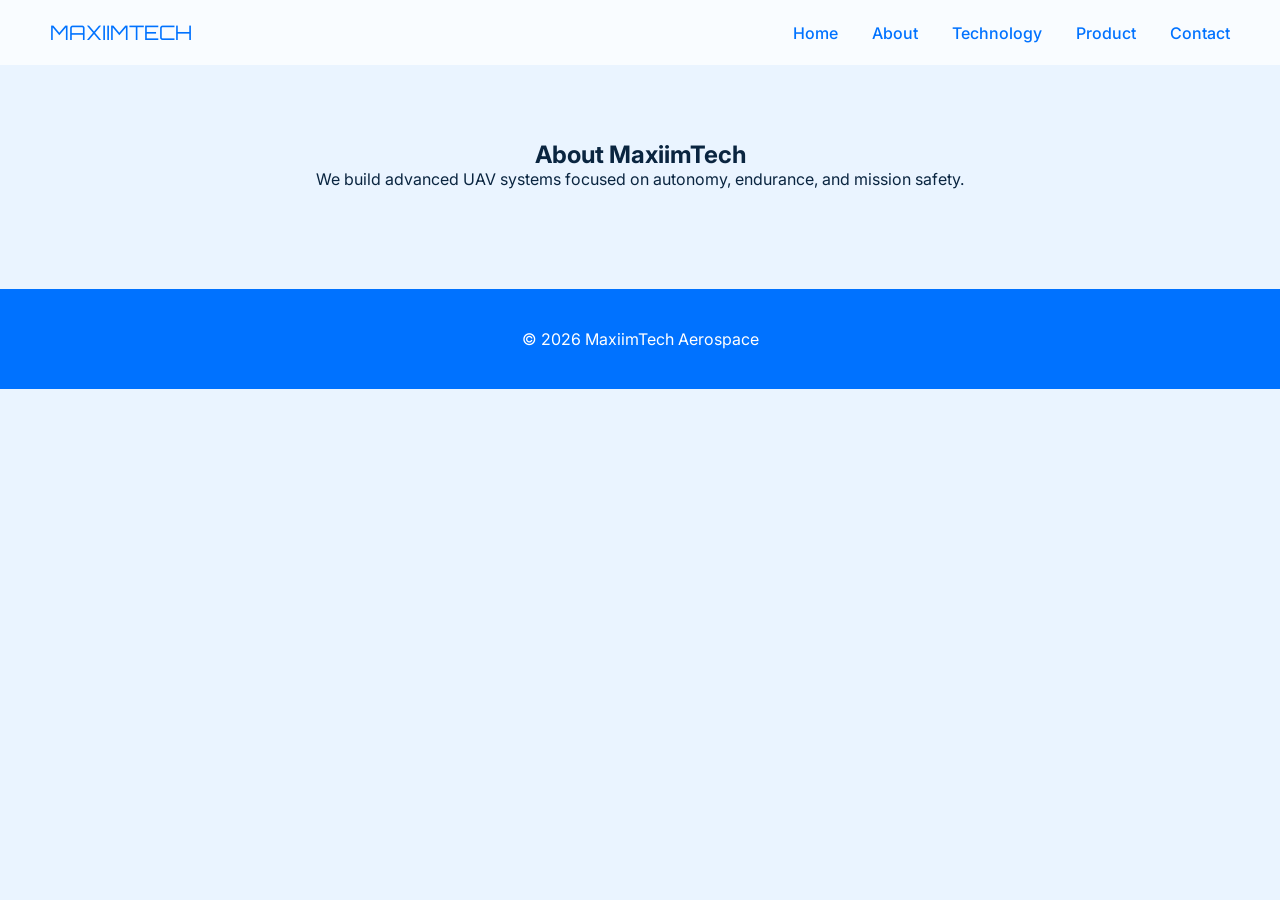
==== about.html @ 32907b5e "Merge pull request #6 from Sidzeppelin95/codex/restore-previous-task-list-fokny5 Revamp site templat" ====
<!DOCTYPE html>
<html lang="en">
<head>
<meta charset="UTF-8">
<meta name="viewport" content="width=device-width, initial-scale=1.0">
<meta name="description" content="Learn about MaxiimTech Aerospace.">
<title>About | MaxiimTech Aerospace</title>
<link href="https://fonts.googleapis.com/css2?family=Orbitron:wght@500&family=Inter:wght@300;400;600&display=swap" rel="stylesheet">
<link rel="stylesheet" href="style.css?v=4">
</head>
<body>
<header>
  <div class="logo">MAXIIMTECH</div>
  <nav>
    <a href="index.html">Home</a>
    <a href="about.html">About</a>
    <a href="technology.html">Technology</a>
    <a href="product.html">Product</a>
    <a href="contact.html">Contact</a>
  </nav>
</header>

<section class="section" style="padding-top: 140px;">
  <h1>About MaxiimTech</h1>
  <p>We build advanced UAV systems focused on autonomy, endurance, and mission safety.</p>
</section>

<footer>
  © 2026 MaxiimTech Aerospace
</footer>
</body>
</html>
---- style.css ----
/* RESET */
*{
  margin:0;
  padding:0;
  box-sizing:border-box;
}

body{
  font-family:'Inter',sans-serif;
  background:#eaf4ff;
  color:#0a2540;
  overflow-x:hidden;
}

/* HEADER */
header{
  display:flex;
  justify-content:space-between;
  align-items:center;
  padding:20px 50px;
  background:rgba(255,255,255,0.7);
  backdrop-filter:blur(12px);
  position:fixed;
  width:100%;
  z-index:100;
}

.logo{
  font-family:'Orbitron',sans-serif;
  color:#0072ff;
  font-size:20px;
}

nav a{
  margin-left:30px;
  text-decoration:none;
  color:#0072ff;
  font-weight:500;
}

nav a:hover{
  color:#0044aa;
}

/* HERO */
.hero{
  height:100vh;
  display:flex;
  justify-content:center;
  align-items:center;
  text-align:center;
  padding:20px;
}

.hero h1{
  font-size:60px;
  font-family:'Orbitron';
}

.hero p{
  margin-top:15px;
  font-size:18px;
  color:#2c4a6b;
}

/* BUTTON */
.btn{
  margin-top:25px;
  padding:14px 30px;
  border:none;
  border-radius:10px;
  background:linear-gradient(45deg,#00c6ff,#0072ff);
  color:white;
  font-weight:600;
  cursor:pointer;
  box-shadow:0 10px 25px rgba(0,114,255,0.3);
  transition:0.3s;
}

.btn:hover{
  transform:translateY(-3px);
}

/* SECTION */
.section{
  padding:100px 60px;
  text-align:center;
}

/* GRID */
.grid{
  display:grid;
  grid-template-columns:repeat(auto-fit,minmax(250px,1fr));
  gap:25px;
  margin-top:40px;
}

/* CARD */
.card{
  padding:30px;
  border-radius:16px;
  background:white;
  box-shadow:0 10px 30px rgba(0,0,0,0.08);
  transition:0.3s;
}

.card:hover{
  transform:translateY(-8px);
}



/* DROPDOWN CARDS */
.dropdown-card{
  width:100%;
  text-align:left;
}

.dropdown-card summary{
  list-style:none;
  cursor:pointer;
  font-weight:600;
}

.dropdown-card summary::-webkit-details-marker{
  display:none;
}

.dropdown-card summary::after{
  content:"▾";
  float:right;
  color:#0072ff;
}

.dropdown-card[open] summary::after{
  content:"▴";
}

.dropdown-card p{
  margin-top:10px;
  color:#2c4a6b;
  line-height:1.5;
}

.product-dropdown{
  max-width:700px;
  margin:0 auto;
}
/* PRODUCT */
.product{
  padding:50px;
  background:white;
  border-radius:20px;
  max-width:700px;
  margin:auto;
  box-shadow:0 10px 40px rgba(0,0,0,0.1);
}

/* METRICS */
.metrics{
  display:flex;
  justify-content:center;
  flex-wrap:wrap;
  gap:40px;
  margin-top:40px;
}

.metric{
  font-size:26px;
  color:#0072ff;
}

/* FOOTER */
footer{
  padding:40px;
  text-align:center;
  background:#0072ff;
  color:white;
}

/* SCROLL */
.fade{
  opacity:0;
  transform:translateY(40px);
  transition:1s;
}

.show{
  opacity:1;
  transform:translateY(0);
}

/* MOBILE */
@media(max-width:768px){
  .hero h1{font-size:36px}
  .section{padding:60px 20px}
}

/* ========================= */
/* CHATBOT FINAL */
/* ========================= */

/* FLOATING LABEL */
#mx-label{
  position:fixed;
  bottom:95px;
  right:20px;
  background:#0072ff;
  color:#fff;
  padding:6px 12px;
  border-radius:8px;
  font-weight:700;
  font-size:13px;
  box-shadow:0 5px 15px rgba(0,0,0,0.2);
  cursor:pointer;
  z-index:9999999;
}

/* ICON */
#mx-icon{
  position:fixed;
  bottom:20px;
  right:20px;
  width:65px;
  height:65px;
  background:linear-gradient(45deg,#00c6ff,#0072ff);
  border-radius:50%;
  display:flex;
  align-items:center;
  justify-content:center;
  font-size:28px;
  color:white;
  cursor:pointer;
  z-index:9999999;
  box-shadow:0 10px 30px rgba(0,0,0,0.4);
  transition:0.3s;
}

#mx-icon:hover{
  transform:scale(1.1);
}

/* PANEL */
#mx-panel{
  position:fixed;
  bottom:90px;
  right:20px;
  width:340px;
  height:460px;
  background:white;
  display:none;
  flex-direction:column;
  border-radius:16px;
  overflow:hidden;
  box-shadow:0 20px 60px rgba(0,0,0,0.4);
  z-index:9999999;
  opacity:0;
  transform:translateY(20px) scale(0.95);
  transition:all 0.25s ease;
}

#mx-panel.active{
  display:flex;
  opacity:1;
  transform:translateY(0) scale(1);
}

/* HEADER */
#mx-header{
  background:linear-gradient(135deg,#0072ff,#00c6ff);
  color:white;
  padding:14px;
  display:flex;
  justify-content:space-between;
  font-weight:700;
}

/* MESSAGES */
#mx-messages{
  flex:1;
  padding:12px;
  overflow-y:auto;
  background:#f4f9ff;
  color:#002244;
  font-weight:500;
}

/* BUBBLES */
.mx-bot{
  background:#e3f2ff;
  padding:10px;
  border-radius:12px;
  margin:6px 0;
  max-width:80%;
}

.mx-user{
  background:#0072ff;
  color:white;
  padding:10px;
  border-radius:12px;
  margin:6px 0;
  margin-left:auto;
  max-width:80%;
}

/* INPUT BAR */
#mx-input-wrap{
  display:flex;
  border-top:1px solid #ddd;
}

#mx-input{
  flex:1;
  padding:10px;
  border:none;
  outline:none;
  font-size:14px;
}

#mx-send{
  background:#0072ff;
  color:white;
  border:none;
  padding:10px 14px;
  cursor:pointer;
}

/* ========================= */
/* FORM (FIXED + MATCHES JS) */
/* ========================= */

.mx-form{
  display:flex;
  flex-direction:column;
  gap:10px;
  margin-top:10px;
}

/* 🔥 IMPORTANT: matches JS class */
.mx-field{
  width:100%;
  padding:12px;
  border-radius:10px;
  border:2px solid transparent;
  outline:none;
  font-size:14px;
  background:white;

  background-image:
    linear-gradient(white, white),
    linear-gradient(45deg,#00c6ff,#0072ff);

  background-origin:border-box;
  background-clip:padding-box, border-box;

  transition:0.3s;
}

.mx-field:focus{
  box-shadow:0 0 8px rgba(0,114,255,0.4);
}

/* BUTTON */
.mx-submit{
  width:100%;
  padding:12px;
  border:none;
  border-radius:10px;
  background:linear-gradient(45deg,#00c6ff,#0072ff);
  color:white;
  font-weight:600;
  cursor:pointer;
  transition:0.3s;
}

.mx-submit:hover{
  transform:scale(1.03);
}

/* MOBILE */
@media(max-width:768px){
  #mx-panel{
    width:90vw;
    height:70vh;
    right:5vw;
  }
}
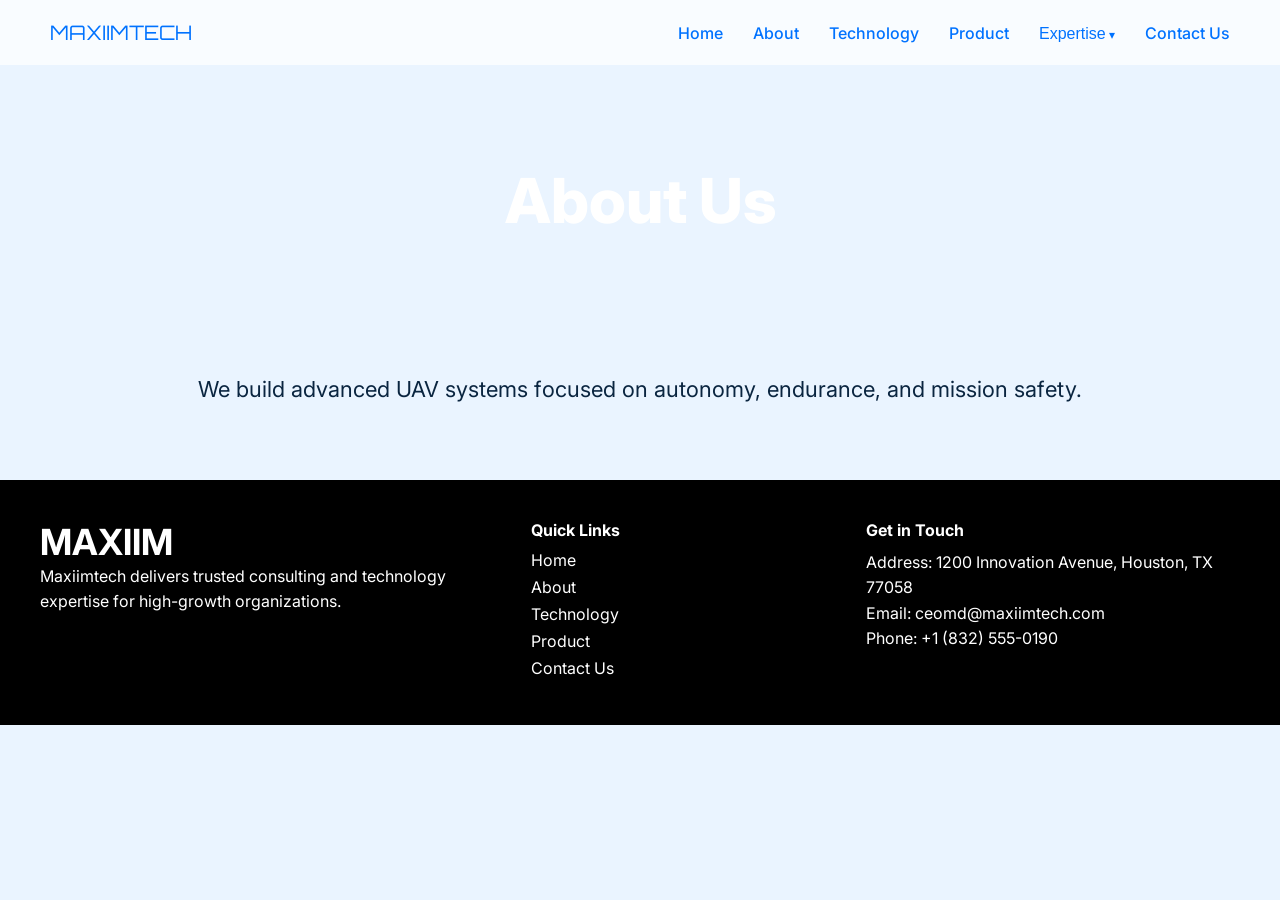
==== commit 3f1b7ba8: "Set global footer background to black across all pages" ====
--- a/about.html
+++ b/about.html
@@ -6,9 +6,15 @@
 <meta name="description" content="Learn about MaxiimTech Aerospace.">
 <title>About | MaxiimTech Aerospace</title>
 <link href="https://fonts.googleapis.com/css2?family=Orbitron:wght@500&family=Inter:wght@300;400;600&display=swap" rel="stylesheet">
-<link rel="stylesheet" href="style.css?v=4">
+<link rel="stylesheet" href="style.css?v=6">
 </head>
 <body>
+<div class="bg-slideshow" aria-hidden="true">
+  <div class="slide"></div>
+  <div class="slide"></div>
+  <div class="slide"></div>
+  <div class="slide"></div>
+</div>
 <header>
   <div class="logo">MAXIIMTECH</div>
   <nav>
@@ -16,17 +22,47 @@
     <a href="about.html">About</a>
     <a href="technology.html">Technology</a>
     <a href="product.html">Product</a>
-    <a href="contact.html">Contact</a>
+    <div class="dropdown">
+      <button class="dropdown-toggle" type="button">Expertise</button>
+      <div class="dropdown-menu">
+        <a href="business-development.html">Business Development</a>
+        <a href="strategic-planning.html">Strategic Planning</a>
+        <a href="aviation-aerospace.html">Aviation &amp; Aerospace</a>
+        <a href="process-optimisation.html">Process Optimisation</a>
+        <a href="facilities-management.html">Facilities Management</a>
+        <a href="hr-management.html">HR Management</a>
+      </div>
+    </div>
+    <a href="contact.html">Contact Us</a>
   </nav>
 </header>
 
-<section class="section" style="padding-top: 140px;">
-  <h1>About MaxiimTech</h1>
+<section class="page-hero">About Us</section>
+<section class="page-content">
   <p>We build advanced UAV systems focused on autonomy, endurance, and mission safety.</p>
 </section>
 
-<footer>
-  © 2026 MaxiimTech Aerospace
+<footer class="site-footer">
+  <div class="footer-grid">
+    <div class="footer-brand">
+      <strong>MAXIIM</strong>
+      <p>Maxiimtech delivers trusted consulting and technology expertise for high-growth organizations.</p>
+    </div>
+    <div class="footer-links">
+      <h4>Quick Links</h4>
+      <a href="index.html">Home</a>
+      <a href="about.html">About</a>
+      <a href="technology.html">Technology</a>
+      <a href="product.html">Product</a>
+      <a href="contact.html">Contact Us</a>
+    </div>
+    <div class="footer-contact">
+      <h4>Get in Touch</h4>
+      <p>Address: 1200 Innovation Avenue, Houston, TX 77058</p>
+      <p>Email: ceomd@maxiimtech.com</p>
+      <p>Phone: +1 (832) 555-0190</p>
+    </div>
+  </div>
 </footer>
 </body>
 </html>
--- a/style.css
+++ b/style.css
@@ -10,6 +10,42 @@
   background:#eaf4ff;
   color:#0a2540;
   overflow-x:hidden;
+  position:relative;
+}
+
+/* LOOPING BACKGROUND */
+.bg-slideshow{
+  position:fixed;
+  inset:0;
+  z-index:-2;
+  overflow:hidden;
+}
+
+.bg-slideshow .slide{
+  position:absolute;
+  inset:0;
+  background-size:cover;
+  background-position:center;
+  opacity:0;
+  animation:fadeSlides 24s linear infinite;
+}
+
+.bg-slideshow .slide::after{
+  content:"";
+  position:absolute;
+  inset:0;
+  background:rgba(10,37,64,0.42);
+}
+
+.bg-slideshow .slide:nth-child(1){background-image:url('image.png');animation-delay:0s;}
+.bg-slideshow .slide:nth-child(2){background-image:url('image1.png');animation-delay:6s;}
+.bg-slideshow .slide:nth-child(3){background-image:url('image2.png');animation-delay:12s;}
+.bg-slideshow .slide:nth-child(4){background-image:url('image3.png');animation-delay:18s;}
+
+@keyframes fadeSlides{
+  0%{opacity:0}
+  8%,25%{opacity:1}
+  33%,100%{opacity:0}
 }
 
 /* HEADER */
@@ -31,15 +67,64 @@
   font-size:20px;
 }
 
-nav a{
+nav{
+  display:flex;
+  align-items:center;
+}
+
+nav a,
+.dropdown-toggle{
   margin-left:30px;
   text-decoration:none;
   color:#0072ff;
   font-weight:500;
-}
-
-nav a:hover{
+  background:none;
+  border:none;
+  cursor:pointer;
+  font-size:16px;
+}
+
+nav a:hover,
+.dropdown:hover .dropdown-toggle,
+.dropdown:focus-within .dropdown-toggle{
   color:#0044aa;
+}
+
+.dropdown{
+  position:relative;
+}
+
+.dropdown-toggle::after{
+  content:" ▾";
+  font-size:12px;
+}
+
+.dropdown-menu{
+  position:absolute;
+  top:140%;
+  left:20px;
+  min-width:240px;
+  background:#ffffff;
+  border-radius:12px;
+  box-shadow:0 10px 30px rgba(0,0,0,0.15);
+  display:none;
+  padding:8px;
+}
+
+.dropdown-menu a{
+  margin:0;
+  display:block;
+  padding:9px 10px;
+  border-radius:8px;
+}
+
+.dropdown-menu a:hover{
+  background:#eaf4ff;
+}
+
+.dropdown:hover .dropdown-menu,
+.dropdown:focus-within .dropdown-menu{
+  display:block;
 }
 
 /* HERO */
@@ -55,12 +140,40 @@
 .hero h1{
   font-size:60px;
   font-family:'Orbitron';
+  color:#fff;
 }
 
 .hero p{
   margin-top:15px;
   font-size:18px;
-  color:#2c4a6b;
+  color:#d7ebff;
+}
+
+/* INTERIOR PAGE HERO */
+.page-hero{
+  height:300px;
+  display:flex;
+  justify-content:center;
+  align-items:center;
+  text-align:center;
+  padding:120px 20px 20px;
+  font-size:62px;
+  font-weight:800;
+  color:#fff;
+}
+
+.page-content{
+  padding:70px 60px;
+  background:rgba(234,244,255,0.93);
+}
+
+.page-content p{
+  max-width:900px;
+  margin:0 auto;
+  line-height:1.8;
+  font-size:22px;
+  text-align:justify;
+  text-align-last:center;
 }
 
 /* BUTTON */
@@ -85,6 +198,7 @@
 .section{
   padding:100px 60px;
   text-align:center;
+  background:rgba(234,244,255,0.93);
 }
 
 /* GRID */
@@ -108,8 +222,6 @@
   transform:translateY(-8px);
 }
 
-
-
 /* DROPDOWN CARDS */
 .dropdown-card{
   width:100%;
@@ -146,6 +258,7 @@
   max-width:700px;
   margin:0 auto;
 }
+
 /* PRODUCT */
 .product{
   padding:50px;
@@ -171,11 +284,40 @@
 }
 
 /* FOOTER */
-footer{
+.site-footer{
+  background:#000;
+  color:white;
   padding:40px;
-  text-align:center;
-  background:#0072ff;
-  color:white;
+}
+
+.footer-grid{
+  max-width:1200px;
+  margin:0 auto;
+  display:grid;
+  grid-template-columns:1.5fr 1fr 1.2fr;
+  gap:24px;
+}
+
+.footer-brand strong{
+  font-size:36px;
+  display:block;
+}
+
+.footer-brand p,
+.footer-contact p{
+  line-height:1.6;
+}
+
+.footer-links h4,
+.footer-contact h4{
+  margin-bottom:10px;
+}
+
+.footer-links a{
+  color:white;
+  text-decoration:none;
+  display:block;
+  margin-bottom:7px;
 }
 
 /* SCROLL */
@@ -191,9 +333,17 @@
 }
 
 /* MOBILE */
+@media(max-width:900px){
+  .footer-grid{grid-template-columns:1fr;}
+}
+
 @media(max-width:768px){
   .hero h1{font-size:36px}
   .section{padding:60px 20px}
+  .page-hero{font-size:42px;height:260px;}
+  .page-content{padding:50px 20px;}
+  nav a,
+  .dropdown-toggle{margin-left:14px;font-size:14px;}
 }
 
 /* ========================= */
@@ -326,39 +476,31 @@
   cursor:pointer;
 }
 
-/* ========================= */
-/* FORM (FIXED + MATCHES JS) */
-/* ========================= */
-
+/* FORM */
 .mx-form{
   display:flex;
   flex-direction:column;
   gap:10px;
   margin-top:10px;
-}
-
-/* 🔥 IMPORTANT: matches JS class */
-.mx-field{
+  padding:10px;
+  border-radius:12px;
+  background:linear-gradient(#fff,#fff) padding-box, linear-gradient(45deg,#00c6ff,#0072ff) border-box;
+  border:2px solid transparent;
+}
+
+.mx-form .mx-input{
   width:100%;
   padding:12px;
   border-radius:10px;
-  border:2px solid transparent;
+  border:1px solid #d0e5ff;
   outline:none;
   font-size:14px;
-  background:white;
-
-  background-image:
-    linear-gradient(white, white),
-    linear-gradient(45deg,#00c6ff,#0072ff);
-
-  background-origin:border-box;
-  background-clip:padding-box, border-box;
-
-  transition:0.3s;
-}
-
-.mx-field:focus{
-  box-shadow:0 0 8px rgba(0,114,255,0.4);
+  font-family:inherit;
+  resize:vertical;
+}
+
+.mx-form .mx-input:focus{
+  box-shadow:0 0 8px rgba(0,114,255,0.3);
 }
 
 /* BUTTON */
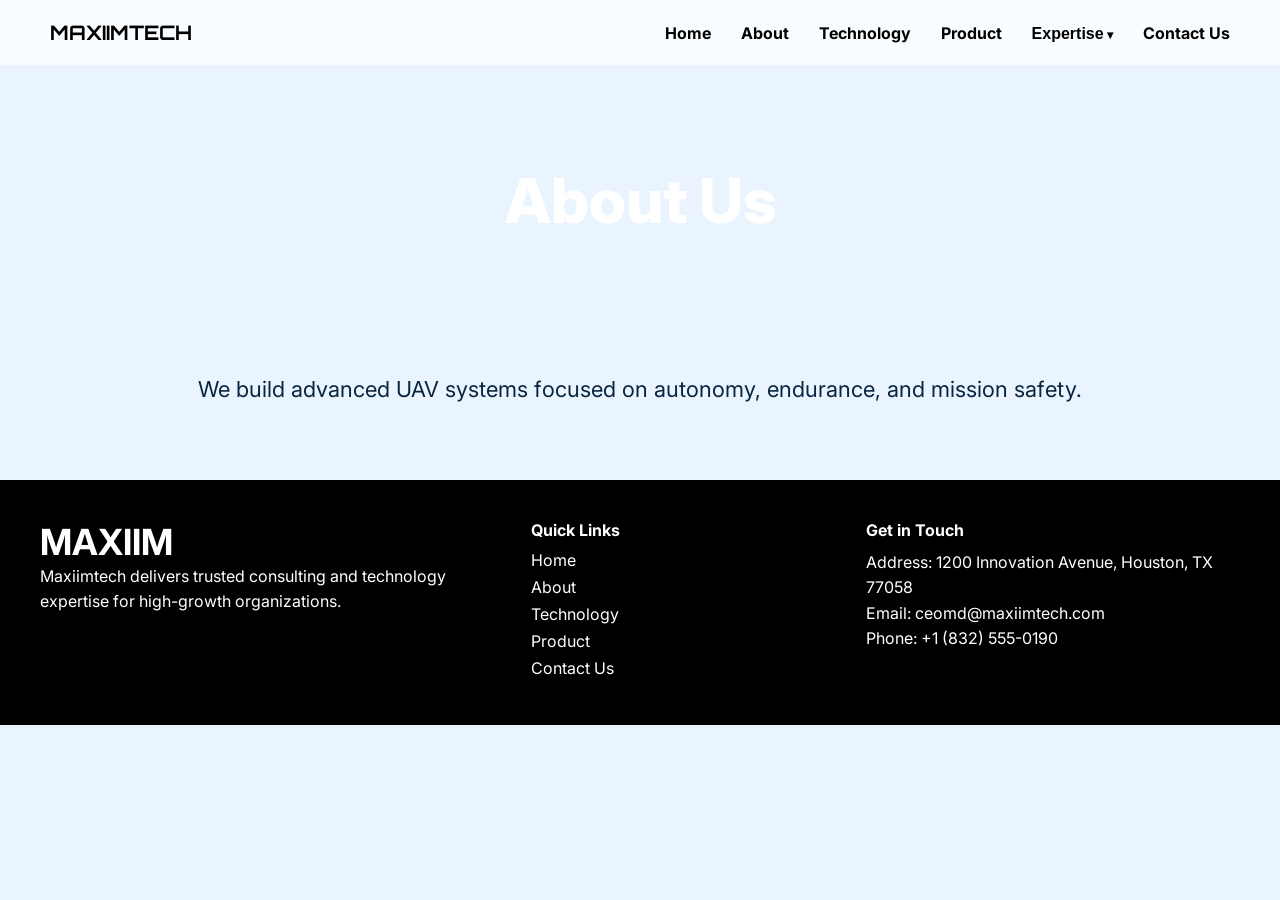
==== commit 2d247d16: "Implement full dropdown a11y support, reduced-motion fallback, and shared slideshow markup" ====
--- a/about.html
+++ b/about.html
@@ -6,63 +6,17 @@
 <meta name="description" content="Learn about MaxiimTech Aerospace.">
 <title>About | MaxiimTech Aerospace</title>
 <link href="https://fonts.googleapis.com/css2?family=Orbitron:wght@500&family=Inter:wght@300;400;600&display=swap" rel="stylesheet">
-<link rel="stylesheet" href="style.css?v=6">
+<link rel="stylesheet" href="style.css?v=7">
 </head>
 <body>
-<div class="bg-slideshow" aria-hidden="true">
-  <div class="slide"></div>
-  <div class="slide"></div>
-  <div class="slide"></div>
-  <div class="slide"></div>
-</div>
-<header>
-  <div class="logo">MAXIIMTECH</div>
-  <nav>
-    <a href="index.html">Home</a>
-    <a href="about.html">About</a>
-    <a href="technology.html">Technology</a>
-    <a href="product.html">Product</a>
-    <div class="dropdown">
-      <button class="dropdown-toggle" type="button">Expertise</button>
-      <div class="dropdown-menu">
-        <a href="business-development.html">Business Development</a>
-        <a href="strategic-planning.html">Strategic Planning</a>
-        <a href="aviation-aerospace.html">Aviation &amp; Aerospace</a>
-        <a href="process-optimisation.html">Process Optimisation</a>
-        <a href="facilities-management.html">Facilities Management</a>
-        <a href="hr-management.html">HR Management</a>
-      </div>
-    </div>
-    <a href="contact.html">Contact Us</a>
-  </nav>
-</header>
-
+<div id="site-header"></div>
 <section class="page-hero">About Us</section>
 <section class="page-content">
   <p>We build advanced UAV systems focused on autonomy, endurance, and mission safety.</p>
 </section>
 
-<footer class="site-footer">
-  <div class="footer-grid">
-    <div class="footer-brand">
-      <strong>MAXIIM</strong>
-      <p>Maxiimtech delivers trusted consulting and technology expertise for high-growth organizations.</p>
-    </div>
-    <div class="footer-links">
-      <h4>Quick Links</h4>
-      <a href="index.html">Home</a>
-      <a href="about.html">About</a>
-      <a href="technology.html">Technology</a>
-      <a href="product.html">Product</a>
-      <a href="contact.html">Contact Us</a>
-    </div>
-    <div class="footer-contact">
-      <h4>Get in Touch</h4>
-      <p>Address: 1200 Innovation Avenue, Houston, TX 77058</p>
-      <p>Email: ceomd@maxiimtech.com</p>
-      <p>Phone: +1 (832) 555-0190</p>
-    </div>
-  </div>
-</footer>
+<div id="site-footer"></div>
+<script src="components.js?v=1"></script>
+<script src="script.js?v=4"></script>
 </body>
 </html>
--- a/style.css
+++ b/style.css
@@ -46,6 +46,17 @@
   0%{opacity:0}
   8%,25%{opacity:1}
   33%,100%{opacity:0}
+}
+
+@media (prefers-reduced-motion: reduce){
+  .bg-slideshow .slide{
+    animation:none;
+    opacity:0;
+  }
+
+  .bg-slideshow .slide:first-child{
+    opacity:1;
+  }
 }
 
 /* HEADER */
@@ -63,21 +74,24 @@
 
 .logo{
   font-family:'Orbitron',sans-serif;
-  color:#0072ff;
+  color:#000;
   font-size:20px;
+  font-weight:700;
 }
 
 nav{
   display:flex;
   align-items:center;
+  flex-wrap:wrap;
+  row-gap:10px;
 }
 
 nav a,
 .dropdown-toggle{
   margin-left:30px;
   text-decoration:none;
-  color:#0072ff;
-  font-weight:500;
+  color:#000;
+  font-weight:700;
   background:none;
   border:none;
   cursor:pointer;
@@ -87,7 +101,7 @@
 nav a:hover,
 .dropdown:hover .dropdown-toggle,
 .dropdown:focus-within .dropdown-toggle{
-  color:#0044aa;
+  color:#000;
 }
 
 .dropdown{
@@ -123,7 +137,8 @@
 }
 
 .dropdown:hover .dropdown-menu,
-.dropdown:focus-within .dropdown-menu{
+.dropdown:focus-within .dropdown-menu,
+.dropdown.open .dropdown-menu{
   display:block;
 }
 
@@ -335,6 +350,18 @@
 /* MOBILE */
 @media(max-width:900px){
   .footer-grid{grid-template-columns:1fr;}
+}
+
+/* Performance fallback on smaller screens */
+@media(max-width:768px){
+  .bg-slideshow .slide{
+    animation:none;
+    opacity:0;
+  }
+
+  .bg-slideshow .slide:first-child{
+    opacity:1;
+  }
 }
 
 @media(max-width:768px){
@@ -478,6 +505,7 @@
 
 /* FORM */
 .mx-form{
+  --mx-form-min-height:92px;
   display:flex;
   flex-direction:column;
   gap:10px;
@@ -490,13 +518,18 @@
 
 .mx-form .mx-input{
   width:100%;
-  padding:12px;
+  padding:10px;
   border-radius:10px;
   border:1px solid #d0e5ff;
   outline:none;
   font-size:14px;
   font-family:inherit;
+}
+
+.mx-form textarea.mx-input{
   resize:vertical;
+  min-height:var(--mx-form-min-height);
+  padding:12px;
 }
 
 .mx-form .mx-input:focus{
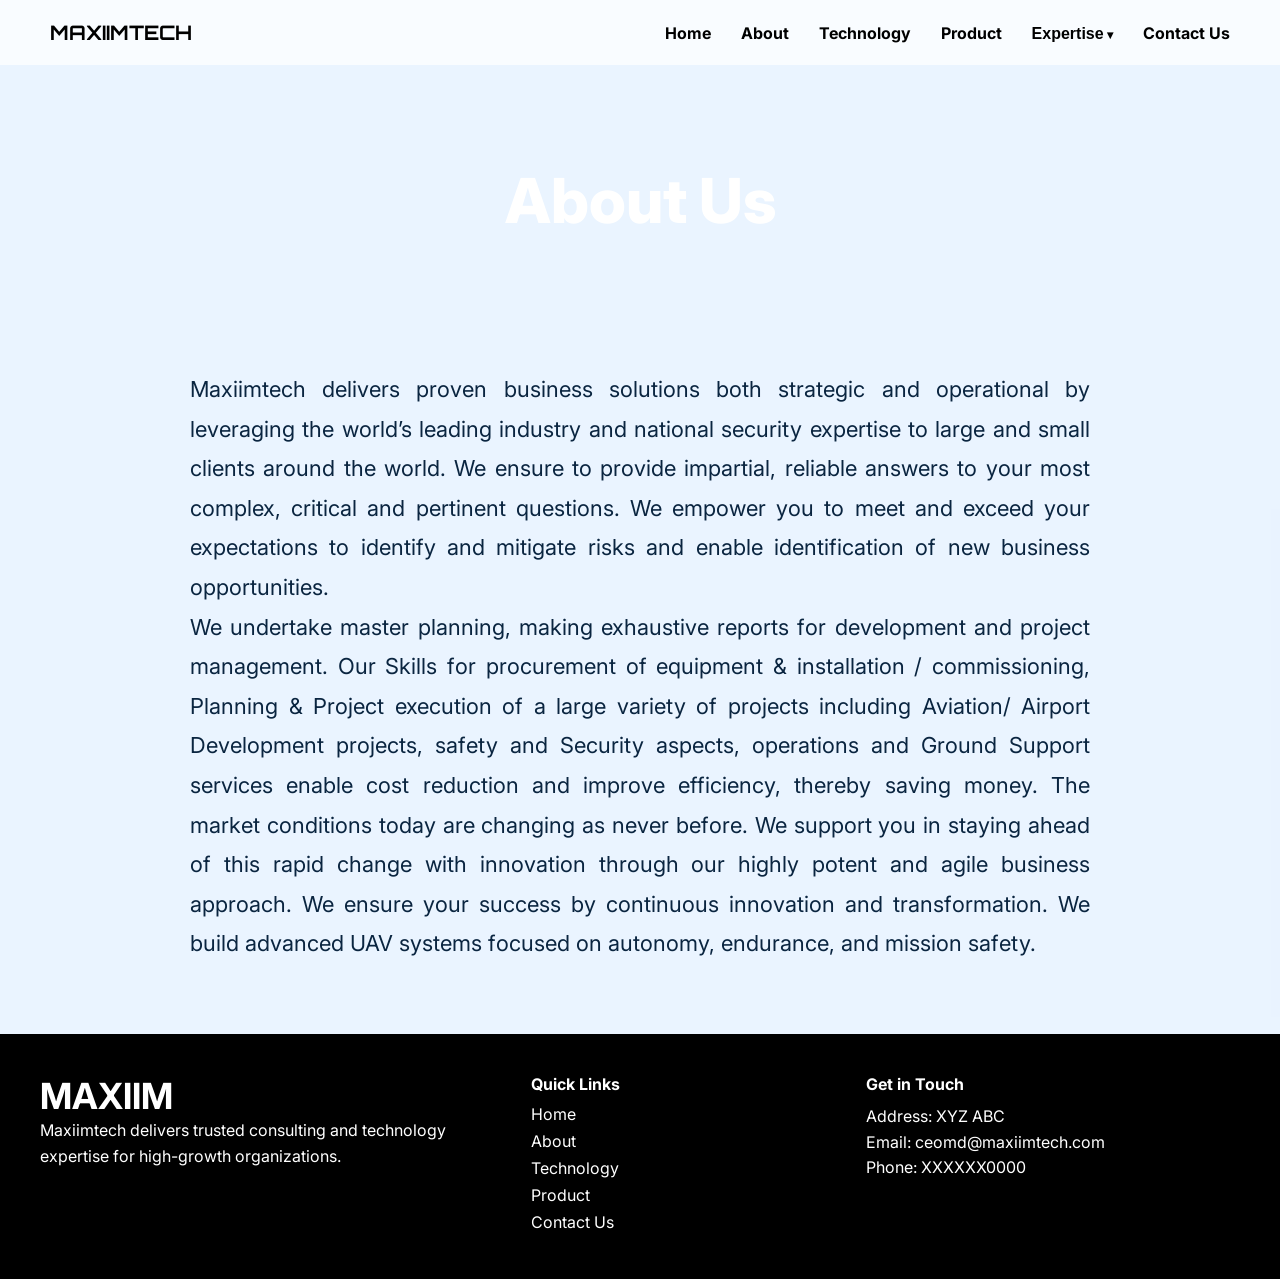
==== commit c4897d51: "Revise About Us section with detailed company overview Updated the content in the About Us section t" ====
--- a/about.html
+++ b/about.html
@@ -9,10 +9,22 @@
 <link rel="stylesheet" href="style.css?v=7">
 </head>
 <body>
+<div class="bg-slideshow" aria-hidden="true">
+  <div class="slide"></div>
+  <div class="slide"></div>
+  <div class="slide"></div>
+  <div class="slide"></div>
+</div>
 <div id="site-header"></div>
 <section class="page-hero">About Us</section>
 <section class="page-content">
-  <p>We build advanced UAV systems focused on autonomy, endurance, and mission safety.</p>
+  <p>Maxiimtech delivers proven business solutions both strategic and operational by leveraging the world’s leading industry and national security expertise to large and small clients around the world. We ensure to provide impartial, reliable answers to your most complex, critical and pertinent questions. We empower you to meet and exceed your expectations to identify and mitigate risks and enable identification of new business opportunities. </p>
+
+ 
+
+<p>We undertake master planning, making exhaustive reports for development and project management. Our Skills for procurement of equipment & installation / commissioning, Planning & Project execution of a large variety of projects including Aviation/ Airport Development projects, safety and Security aspects, operations and Ground Support services enable cost reduction and improve efficiency, thereby saving money. The market conditions today are changing as never before. We support you in staying ahead of this rapid change with innovation through our highly potent and agile business approach. We ensure your success by continuous innovation and transformation.
+    
+    We build advanced UAV systems focused on autonomy, endurance, and mission safety.</p>
 </section>
 
 <div id="site-footer"></div>
--- a/style.css
+++ b/style.css
@@ -46,17 +46,6 @@
   0%{opacity:0}
   8%,25%{opacity:1}
   33%,100%{opacity:0}
-}
-
-@media (prefers-reduced-motion: reduce){
-  .bg-slideshow .slide{
-    animation:none;
-    opacity:0;
-  }
-
-  .bg-slideshow .slide:first-child{
-    opacity:1;
-  }
 }
 
 /* HEADER */
@@ -142,13 +131,51 @@
   display:block;
 }
 
+.dropdown{
+  position:relative;
+}
+
+.dropdown-toggle::after{
+  content:" ▾";
+  font-size:12px;
+}
+
+.dropdown-menu{
+  position:absolute;
+  top:140%;
+  left:20px;
+  min-width:240px;
+  background:#ffffff;
+  border-radius:12px;
+  box-shadow:0 10px 30px rgba(0,0,0,0.15);
+  display:none;
+  padding:8px;
+}
+
+.dropdown-menu a{
+  margin:0;
+  display:block;
+  padding:9px 10px;
+  border-radius:8px;
+}
+
+.dropdown-menu a:hover{
+  background:#eaf4ff;
+}
+
+.dropdown:hover .dropdown-menu,
+.dropdown:focus-within .dropdown-menu,
+.dropdown.open .dropdown-menu{
+  display:block;
+}
+
 /* HERO */
 .hero{
   height:100vh;
   display:flex;
   justify-content:center;
   align-items:center;
-  text-align:center;
+  text-align: center;
   padding:20px;
 }
 
@@ -182,13 +209,57 @@
   background:rgba(234,244,255,0.93);
 }
 
+/* VIDEO MODAL */
+.video-modal{
+  position:fixed;
+  inset:0;
+  display:none;
+  align-items:center;
+  justify-content:center;
+  background:rgba(0,0,0,0.78);
+  z-index:1000;
+  padding:20px;
+}
+
+.video-modal.open{
+  display:flex;
+}
+
+.video-modal-content{
+  position:relative;
+  width:min(960px, 95vw);
+  background:#000;
+  border-radius:12px;
+  overflow:hidden;
+  box-shadow:0 25px 60px rgba(0,0,0,0.45);
+}
+
+.video-modal video{
+  width:100%;
+  max-height:80vh;
+  display:block;
+}
+
+.video-close{
+  position:absolute;
+  top:8px;
+  right:10px;
+  border:none;
+  background:rgba(0,0,0,0.6);
+  color:#fff;
+  font-size:28px;
+  line-height:1;
+  border-radius:8px;
+  padding:4px 10px;
+  cursor:pointer;
+  z-index:2;
+}
 .page-content p{
   max-width:900px;
   margin:0 auto;
   line-height:1.8;
   font-size:22px;
   text-align:justify;
-  text-align-last:center;
 }
 
 /* BUTTON */
@@ -212,8 +283,9 @@
 /* SECTION */
 .section{
   padding:100px 60px;
-  text-align:center;
+  text-align: justify;
   background:rgba(234,244,255,0.93);
+  text-align: center;
 }
 
 /* GRID */
@@ -240,7 +312,7 @@
 /* DROPDOWN CARDS */
 .dropdown-card{
   width:100%;
-  text-align:left;
+  text-align:justify;
 }
 
 .dropdown-card summary{
@@ -518,18 +590,14 @@
 
 .mx-form .mx-input{
   width:100%;
-  padding:10px;
+  padding:12px;
   border-radius:10px;
   border:1px solid #d0e5ff;
   outline:none;
   font-size:14px;
   font-family:inherit;
-}
-
-.mx-form textarea.mx-input{
   resize:vertical;
   min-height:var(--mx-form-min-height);
-  padding:12px;
 }
 
 .mx-form .mx-input:focus{
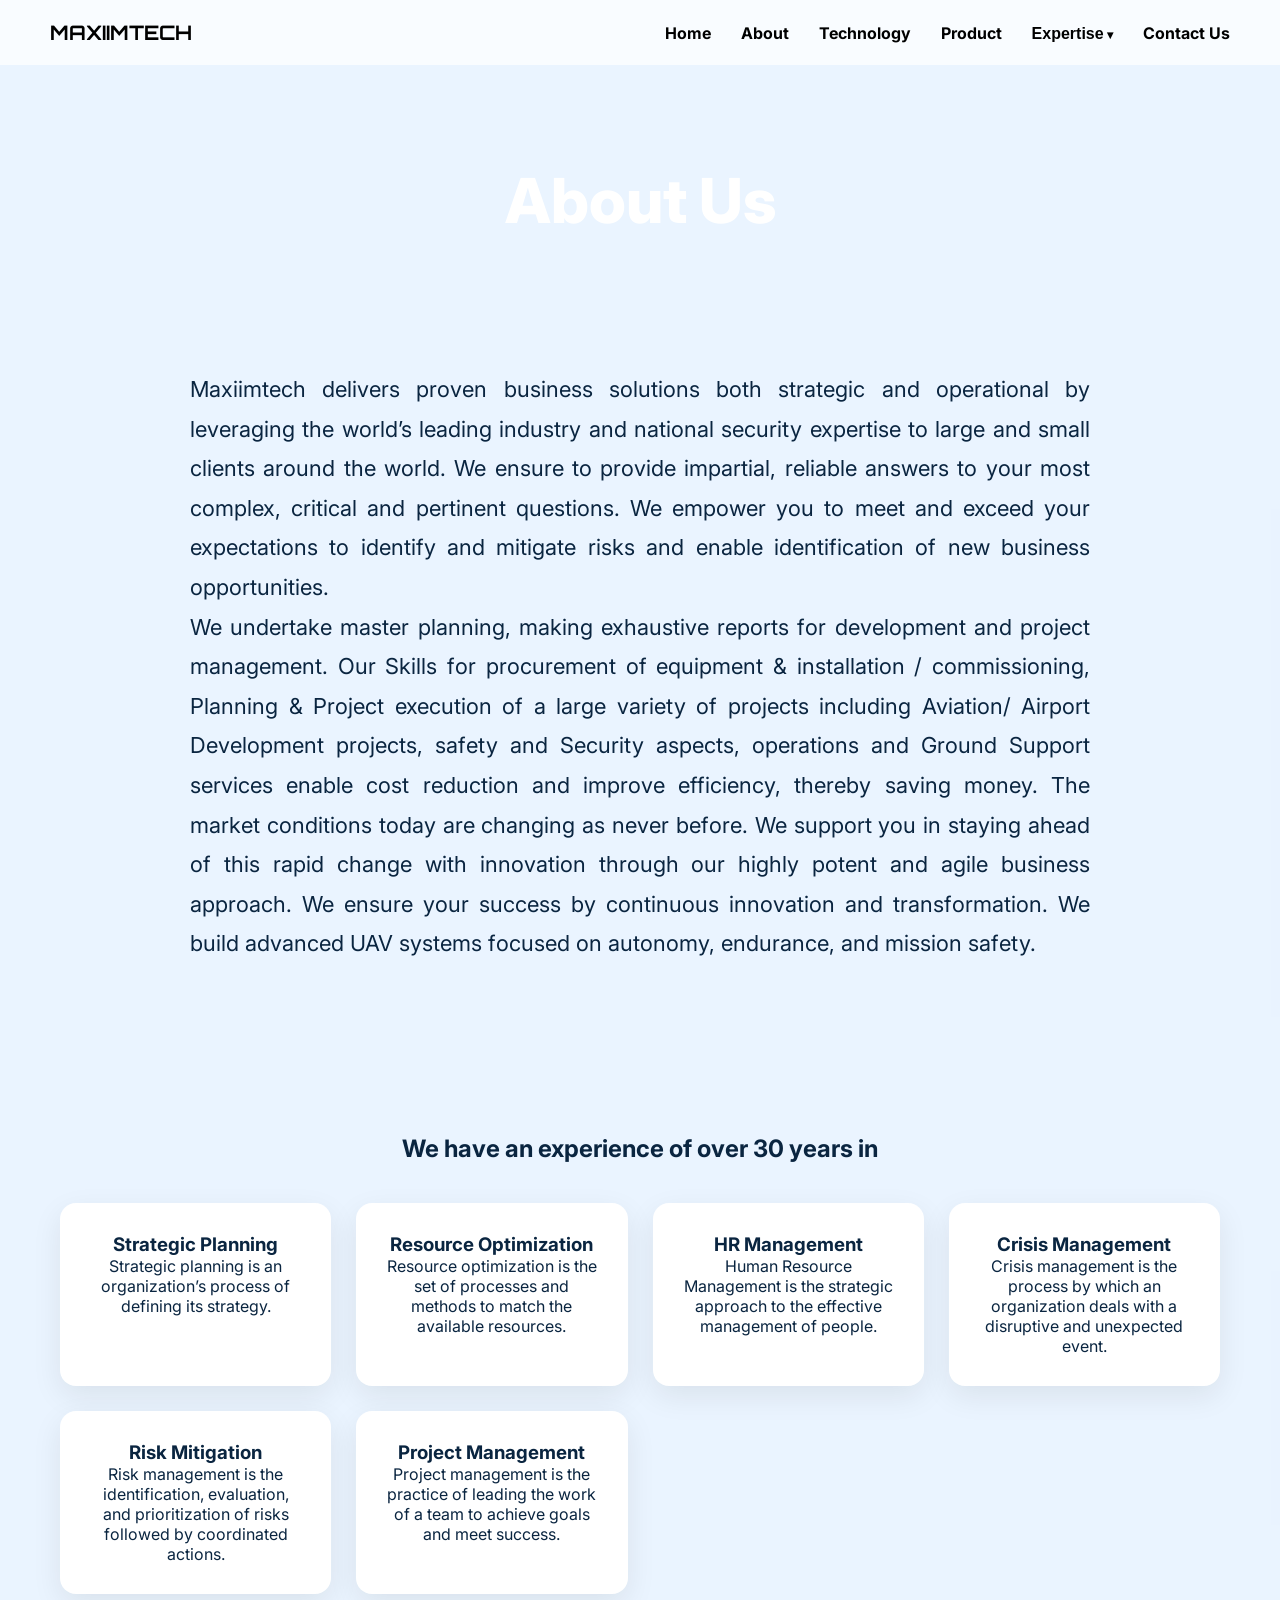
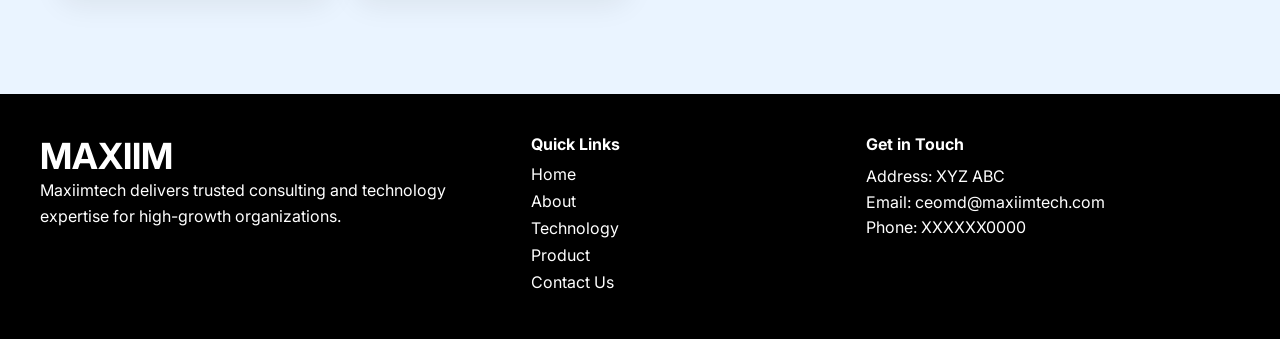
==== commit 8449f0b9: "Enhance about.html with experience and service details Added new sections detailing experience and s" ====
--- a/about.html
+++ b/about.html
@@ -22,11 +22,66 @@
 
  
 
-<p>We undertake master planning, making exhaustive reports for development and project management. Our Skills for procurement of equipment & installation / commissioning, Planning & Project execution of a large variety of projects including Aviation/ Airport Development projects, safety and Security aspects, operations and Ground Support services enable cost reduction and improve efficiency, thereby saving money. The market conditions today are changing as never before. We support you in staying ahead of this rapid change with innovation through our highly potent and agile business approach. We ensure your success by continuous innovation and transformation.
+<p>
+  We undertake master planning, making exhaustive reports for development and project management. Our Skills for procurement of equipment & installation / commissioning, Planning & Project execution of a large variety of projects including Aviation/ Airport Development projects, safety and Security aspects, operations and Ground Support services enable cost reduction and improve efficiency, thereby saving money. The market conditions today are changing as never before. We support you in staying ahead of this rapid change with innovation through our highly potent and agile business approach. We ensure your success by continuous innovation and transformation.
     
     We build advanced UAV systems focused on autonomy, endurance, and mission safety.</p>
 </section>
+<section class="section about-experience">
 
+  <h2 class="section-title">
+    We have an experience of over 30 years in
+  </h2>
+
+  <div class="section-divider"></div>
+
+  <div class="grid">
+
+    <div class="card">
+      <h3>Strategic Planning</h3>
+      <p>
+        Strategic planning is an organization’s process of defining its strategy.
+      </p>
+    </div>
+
+    <div class="card">
+      <h3>Resource Optimization</h3>
+      <p>
+        Resource optimization is the set of processes and methods to match the available resources.
+      </p>
+    </div>
+
+    <div class="card">
+      <h3>HR Management</h3>
+      <p>
+        Human Resource Management is the strategic approach to the effective management of people.
+      </p>
+    </div>
+
+    <div class="card">
+      <h3>Crisis Management</h3>
+      <p>
+        Crisis management is the process by which an organization deals with a disruptive and unexpected event.
+      </p>
+    </div>
+
+    <div class="card">
+      <h3>Risk Mitigation</h3>
+      <p>
+        Risk management is the identification, evaluation, and prioritization of risks followed by coordinated actions.
+      </p>
+    </div>
+
+    <div class="card">
+      <h3>Project Management</h3>
+      <p>
+        Project management is the practice of leading the work of a team to achieve goals and meet success.
+      </p>
+    </div>
+
+  </div>
+
+</section>
 <div id="site-footer"></div>
 <script src="components.js?v=1"></script>
 <script src="script.js?v=4"></script>
--- a/style.css
+++ b/style.css
@@ -287,7 +287,57 @@
   background:rgba(234,244,255,0.93);
   text-align: center;
 }
-
+/* ========================= */
+/* ABOUT US - EXPERIENCE SECTION */
+/* ========================= */
+
+.section.about{
+  text-align: center; /* override justify only here */
+  background:linear-gradient(135deg,#e8a7b3,#aeb7d6);
+}
+
+/* Title */
+.about .section-title{
+  font-size:34px;
+  font-weight:800;
+}
+
+/* Divider */
+.about .section-divider{
+  width:120px;
+  height:2px;
+  background:#0a2540;
+  margin:15px auto 50px;
+  opacity:0.6;
+}
+
+/* Grid */
+.about .grid{
+  margin-top:20px;
+  gap:50px 40px;
+}
+
+/* Items */
+.about .card{
+  background:transparent;
+  box-shadow:none;
+  padding:10px;
+}
+
+.about .card h3{
+  font-size:26px;
+  font-weight:500;
+  margin-bottom:10px;
+}
+
+.about .card p{
+  font-size:15px;
+  line-height:1.7;
+  max-width:300px;
+  margin:0 auto;
+  text-align:center;
+  color:#243b55;
+}
 /* GRID */
 .grid{
   display:grid;
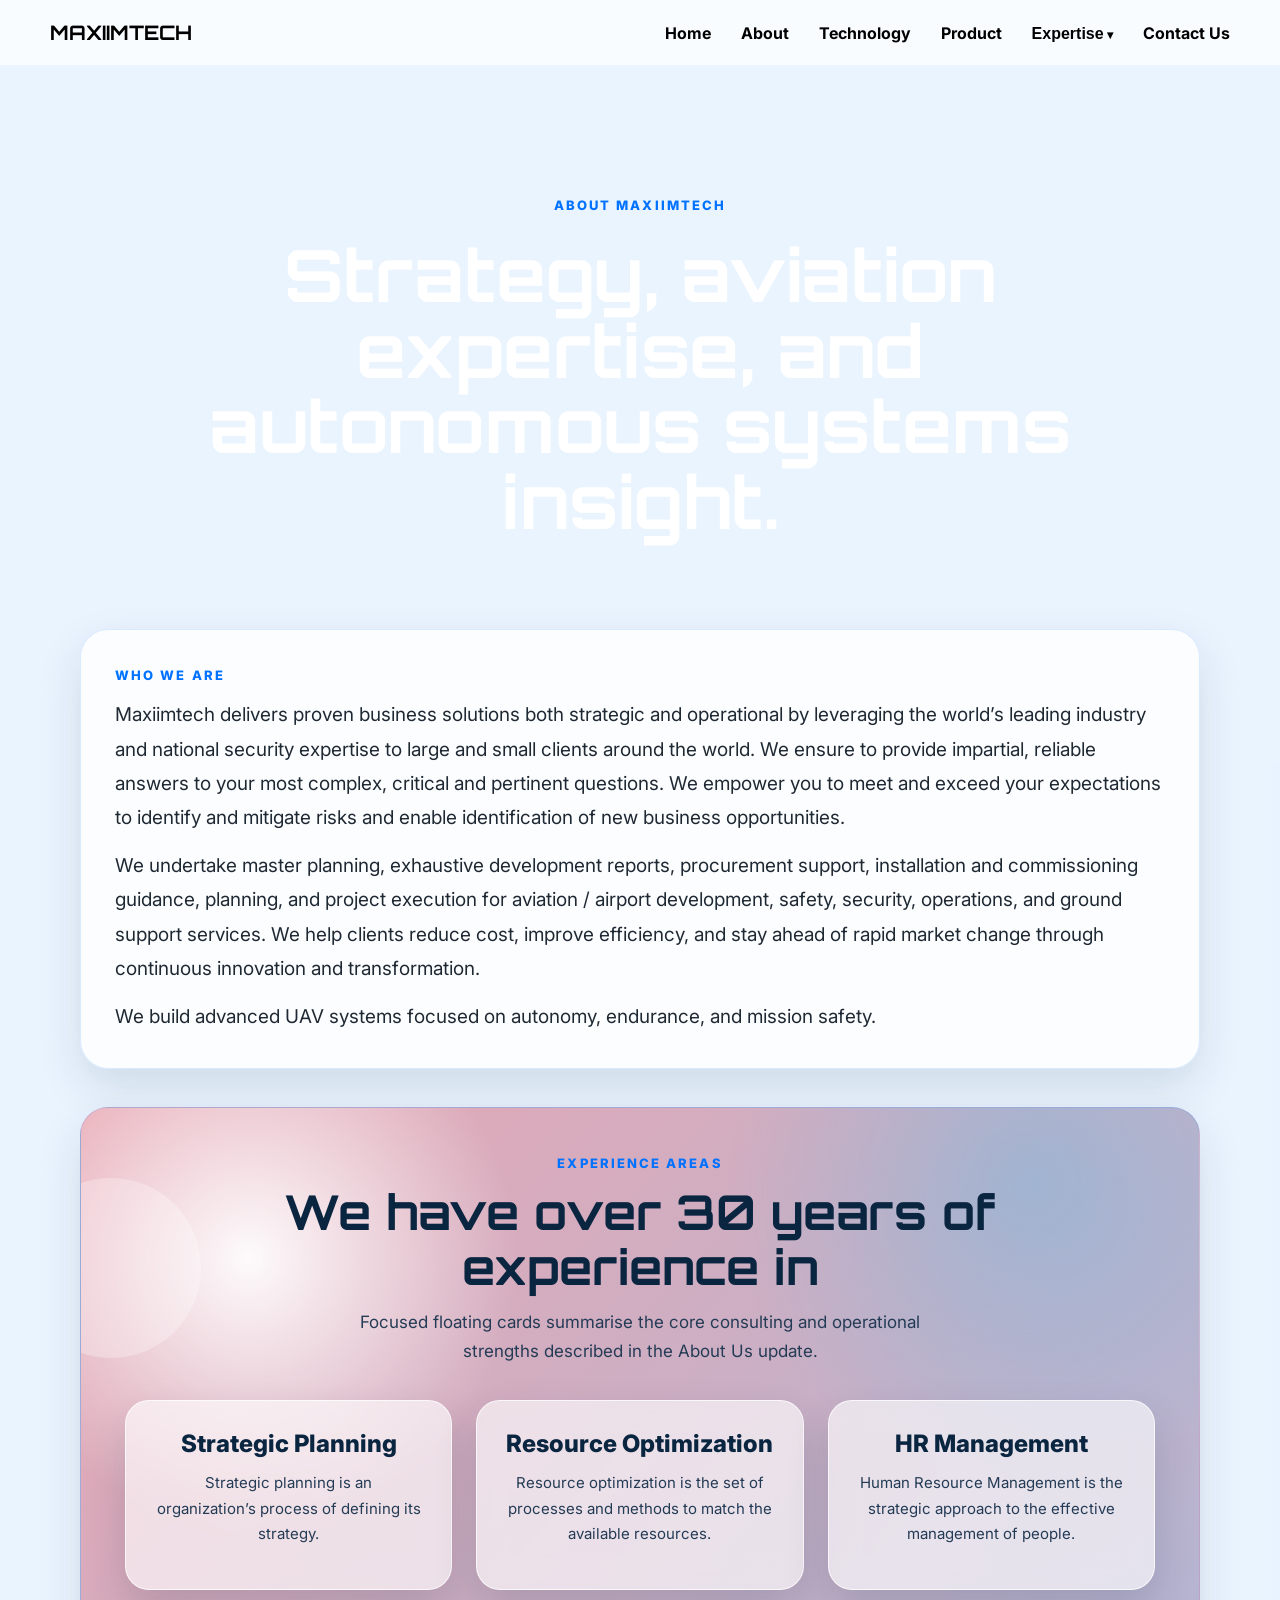
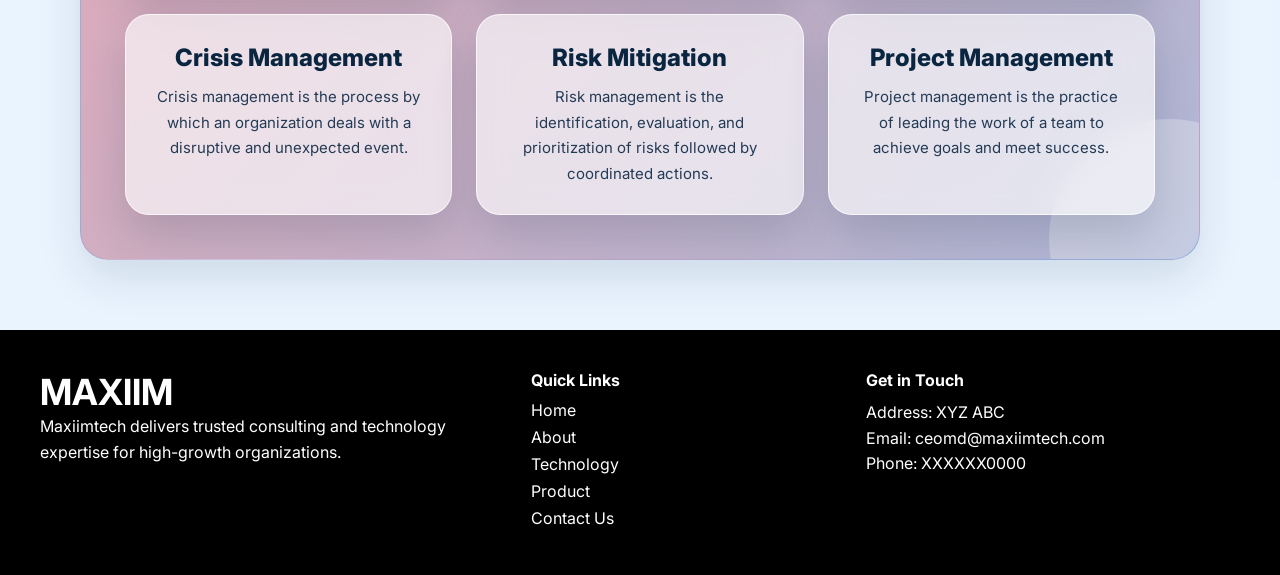
==== commit 29344ae4: "Restore local video asset references" ====
--- a/about.html
+++ b/about.html
@@ -6,7 +6,7 @@
 <meta name="description" content="Learn about MaxiimTech Aerospace.">
 <title>About | MaxiimTech Aerospace</title>
 <link href="https://fonts.googleapis.com/css2?family=Orbitron:wght@500&family=Inter:wght@300;400;600&display=swap" rel="stylesheet">
-<link rel="stylesheet" href="style.css?v=7">
+<link rel="stylesheet" href="style.css?v=8">
 </head>
 <body>
 <div class="bg-slideshow" aria-hidden="true">
@@ -16,74 +16,58 @@
   <div class="slide"></div>
 </div>
 <div id="site-header"></div>
-<section class="page-hero">About Us</section>
-<section class="page-content">
-  <p>Maxiimtech delivers proven business solutions both strategic and operational by leveraging the world’s leading industry and national security expertise to large and small clients around the world. We ensure to provide impartial, reliable answers to your most complex, critical and pertinent questions. We empower you to meet and exceed your expectations to identify and mitigate risks and enable identification of new business opportunities. </p>
+<section class="page-hero about-hero">
+  <div>
+    <span class="eyebrow">About MaxiimTech</span>
+    <h1>Strategy, aviation expertise, and autonomous systems insight.</h1>
+  </div>
+</section>
+<section class="page-content about-page-content">
+  <div class="about-intro-card">
+    <span class="eyebrow">Who we are</span>
+    <p>Maxiimtech delivers proven business solutions both strategic and operational by leveraging the world’s leading industry and national security expertise to large and small clients around the world. We ensure to provide impartial, reliable answers to your most complex, critical and pertinent questions. We empower you to meet and exceed your expectations to identify and mitigate risks and enable identification of new business opportunities.</p>
+    <p>We undertake master planning, exhaustive development reports, procurement support, installation and commissioning guidance, planning, and project execution for aviation / airport development, safety, security, operations, and ground support services. We help clients reduce cost, improve efficiency, and stay ahead of rapid market change through continuous innovation and transformation.</p>
+    <p>We build advanced UAV systems focused on autonomy, endurance, and mission safety.</p>
+  </div>
 
- 
-
-<p>
-  We undertake master planning, making exhaustive reports for development and project management. Our Skills for procurement of equipment & installation / commissioning, Planning & Project execution of a large variety of projects including Aviation/ Airport Development projects, safety and Security aspects, operations and Ground Support services enable cost reduction and improve efficiency, thereby saving money. The market conditions today are changing as never before. We support you in staying ahead of this rapid change with innovation through our highly potent and agile business approach. We ensure your success by continuous innovation and transformation.
-    
-    We build advanced UAV systems focused on autonomy, endurance, and mission safety.</p>
-</section>
-<section class="section about-experience">
-
-  <h2 class="section-title">
-    We have an experience of over 30 years in
-  </h2>
-
-  <div class="section-divider"></div>
-
-  <div class="grid">
-
-    <div class="card">
-      <h3>Strategic Planning</h3>
-      <p>
-        Strategic planning is an organization’s process of defining its strategy.
-      </p>
+  <section class="about-experience" aria-labelledby="about-experience-title">
+    <div class="about-experience-heading">
+      <span class="eyebrow">Experience areas</span>
+      <h2 id="about-experience-title">We have over 30 years of experience in</h2>
+      <p>Focused floating cards summarise the core consulting and operational strengths described in the About Us update.</p>
     </div>
 
-    <div class="card">
-      <h3>Resource Optimization</h3>
-      <p>
-        Resource optimization is the set of processes and methods to match the available resources.
-      </p>
+    <div class="about-floating-grid">
+      <article class="about-floating-card">
+        <h3>Strategic Planning</h3>
+        <p>Strategic planning is an organization’s process of defining its strategy.</p>
+      </article>
+      <article class="about-floating-card">
+        <h3>Resource Optimization</h3>
+        <p>Resource optimization is the set of processes and methods to match the available resources.</p>
+      </article>
+      <article class="about-floating-card">
+        <h3>HR Management</h3>
+        <p>Human Resource Management is the strategic approach to the effective management of people.</p>
+      </article>
+      <article class="about-floating-card">
+        <h3>Crisis Management</h3>
+        <p>Crisis management is the process by which an organization deals with a disruptive and unexpected event.</p>
+      </article>
+      <article class="about-floating-card">
+        <h3>Risk Mitigation</h3>
+        <p>Risk management is the identification, evaluation, and prioritization of risks followed by coordinated actions.</p>
+      </article>
+      <article class="about-floating-card">
+        <h3>Project Management</h3>
+        <p>Project management is the practice of leading the work of a team to achieve goals and meet success.</p>
+      </article>
     </div>
+  </section>
+</section>
 
-    <div class="card">
-      <h3>HR Management</h3>
-      <p>
-        Human Resource Management is the strategic approach to the effective management of people.
-      </p>
-    </div>
-
-    <div class="card">
-      <h3>Crisis Management</h3>
-      <p>
-        Crisis management is the process by which an organization deals with a disruptive and unexpected event.
-      </p>
-    </div>
-
-    <div class="card">
-      <h3>Risk Mitigation</h3>
-      <p>
-        Risk management is the identification, evaluation, and prioritization of risks followed by coordinated actions.
-      </p>
-    </div>
-
-    <div class="card">
-      <h3>Project Management</h3>
-      <p>
-        Project management is the practice of leading the work of a team to achieve goals and meet success.
-      </p>
-    </div>
-
-  </div>
-
-</section>
 <div id="site-footer"></div>
 <script src="components.js?v=1"></script>
-<script src="script.js?v=4"></script>
+<script src="script.js?v=5"></script>
 </body>
 </html>
--- a/style.css
+++ b/style.css
@@ -236,7 +236,7 @@
 
 .video-modal video{
   width:100%;
-  max-height:80vh;
+  max-height:250vh;
   display:block;
 }
 
@@ -287,57 +287,7 @@
   background:rgba(234,244,255,0.93);
   text-align: center;
 }
-/* ========================= */
-/* ABOUT US - EXPERIENCE SECTION */
-/* ========================= */
-
-.section.about{
-  text-align: center; /* override justify only here */
-  background:linear-gradient(135deg,#e8a7b3,#aeb7d6);
-}
-
-/* Title */
-.about .section-title{
-  font-size:34px;
-  font-weight:800;
-}
-
-/* Divider */
-.about .section-divider{
-  width:120px;
-  height:2px;
-  background:#0a2540;
-  margin:15px auto 50px;
-  opacity:0.6;
-}
-
-/* Grid */
-.about .grid{
-  margin-top:20px;
-  gap:50px 40px;
-}
-
-/* Items */
-.about .card{
-  background:transparent;
-  box-shadow:none;
-  padding:10px;
-}
-
-.about .card h3{
-  font-size:26px;
-  font-weight:500;
-  margin-bottom:10px;
-}
-
-.about .card p{
-  font-size:15px;
-  line-height:1.7;
-  max-width:300px;
-  margin:0 auto;
-  text-align:center;
-  color:#243b55;
-}
+
 /* GRID */
 .grid{
   display:grid;
@@ -679,3 +629,229 @@
     right:5vw;
   }
 }
+
+.video-player-header{
+  position:absolute;
+  top:12px;
+  left:14px;
+  z-index:2;
+  color:#fff;
+  text-shadow:0 2px 8px rgba(0,0,0,0.65);
+  pointer-events:none;
+}
+
+.video-title{
+  font-weight:800;
+  font-size:16px;
+}
+
+.video-counter{
+  margin-top:4px;
+  font-size:13px;
+  color:#d7ebff;
+}
+
+.video-next{
+  position:absolute;
+  right:14px;
+  bottom:14px;
+  z-index:2;
+  border:none;
+  border-radius:999px;
+  background:linear-gradient(45deg,#00c6ff,#0072ff);
+  color:#fff;
+  font-weight:800;
+  padding:10px 16px;
+  cursor:pointer;
+  box-shadow:0 10px 24px rgba(0,0,0,0.35);
+}
+
+.video-next:focus,
+.video-close:focus,
+.btn:focus{
+  outline:3px solid #fff;
+  outline-offset:3px;
+}
+
+/* ABOUT PAGE FLOATING UI */
+.about-hero{
+  min-height:420px;
+  height:auto;
+  padding-top:150px;
+}
+
+.about-hero > div{
+  max-width:980px;
+}
+
+.about-hero h1{
+  margin-top:12px;
+  font-family:'Orbitron',sans-serif;
+  font-size:clamp(38px,6vw,72px);
+  line-height:1.05;
+}
+
+.eyebrow{
+  display:inline-flex;
+  align-items:center;
+  letter-spacing:0.16em;
+  text-transform:uppercase;
+  font-weight:800;
+  font-size:13px;
+  color:#0072ff;
+}
+
+.about-page-content{
+  display:grid;
+  gap:38px;
+  color:#1f2933;
+}
+
+.about-intro-card,
+.about-experience{
+  max-width:1120px;
+  width:100%;
+  margin:0 auto;
+  border:1px solid rgba(0,114,255,0.14);
+  border-radius:28px;
+  background:rgba(255,255,255,0.86);
+  box-shadow:0 18px 45px rgba(10,37,64,0.12);
+}
+
+.about-intro-card{
+  padding:34px;
+}
+
+.about-intro-card p{
+  max-width:none;
+  margin-top:14px;
+  font-size:19px;
+  text-align:left;
+}
+
+.about-experience{
+  position:relative;
+  overflow:hidden;
+  padding:44px;
+  text-align:center;
+  background:
+    radial-gradient(circle at 15% 20%, rgba(255,255,255,0.95), transparent 24%),
+    radial-gradient(circle at 85% 10%, rgba(0,198,255,0.2), transparent 26%),
+    linear-gradient(135deg,#e8a7b3,#aeb7d6);
+  color:#1f2933;
+}
+
+.about-experience::before,
+.about-experience::after{
+  content:"";
+  position:absolute;
+  border-radius:999px;
+  background:rgba(255,255,255,0.28);
+  pointer-events:none;
+}
+
+.about-experience::before{
+  width:180px;
+  height:180px;
+  left:-60px;
+  top:70px;
+}
+
+.about-experience::after{
+  width:240px;
+  height:240px;
+  right:-90px;
+  bottom:-100px;
+}
+
+.about-experience-heading{
+  position:relative;
+  z-index:1;
+  max-width:760px;
+  margin:0 auto 34px;
+}
+
+.about-experience-heading h2{
+  margin-top:12px;
+  font-family:'Orbitron',sans-serif;
+  font-size:clamp(30px,4vw,48px);
+  line-height:1.15;
+  color:#0a2540;
+}
+
+.about-experience-heading p{
+  max-width:620px;
+  margin:14px auto 0;
+  font-size:17px;
+  line-height:1.7;
+  color:#243b55;
+  text-align:center;
+}
+
+.about-floating-grid{
+  position:relative;
+  z-index:1;
+  display:grid;
+  grid-template-columns:repeat(3,1fr);
+  gap:24px;
+}
+
+.about-floating-card{
+  min-height:190px;
+  padding:28px;
+  border:1px solid rgba(255,255,255,0.72);
+  border-radius:24px;
+  background:rgba(255,255,255,0.62);
+  box-shadow:0 20px 42px rgba(10,37,64,0.16);
+  backdrop-filter:blur(14px);
+  transform:translateY(0);
+  animation:aboutCardFloat 6s ease-in-out infinite;
+}
+
+.about-floating-card:nth-child(2),
+.about-floating-card:nth-child(5){
+  animation-delay:-1.8s;
+}
+
+.about-floating-card:nth-child(3),
+.about-floating-card:nth-child(6){
+  animation-delay:-3.2s;
+}
+
+.about-floating-card h3{
+  font-size:24px;
+  font-weight:800;
+  color:#0a2540;
+  margin-bottom:12px;
+}
+
+.about-floating-card p{
+  max-width:none;
+  margin:0;
+  color:#243b55;
+  font-size:15px;
+  line-height:1.7;
+  text-align:center;
+}
+
+@keyframes aboutCardFloat{
+  0%,100%{transform:translateY(0);}
+  50%{transform:translateY(-12px);}
+}
+
+@media(max-width:900px){
+  .about-floating-grid{grid-template-columns:repeat(2,1fr);}
+}
+
+@media(max-width:768px){
+  .video-modal{padding:10px;}
+  .video-modal-content{width:100%;}
+  .video-modal video{max-height:72vh;}
+  .video-player-header{position:static;padding:14px 56px 10px 14px;background:#06121f;}
+  .video-next{position:static;width:100%;border-radius:0;padding:14px;}
+  .about-hero{min-height:360px;padding-top:130px;}
+  .about-intro-card,
+  .about-experience{padding:24px;}
+  .about-intro-card p{font-size:17px;}
+  .about-floating-grid{grid-template-columns:1fr;}
+}
